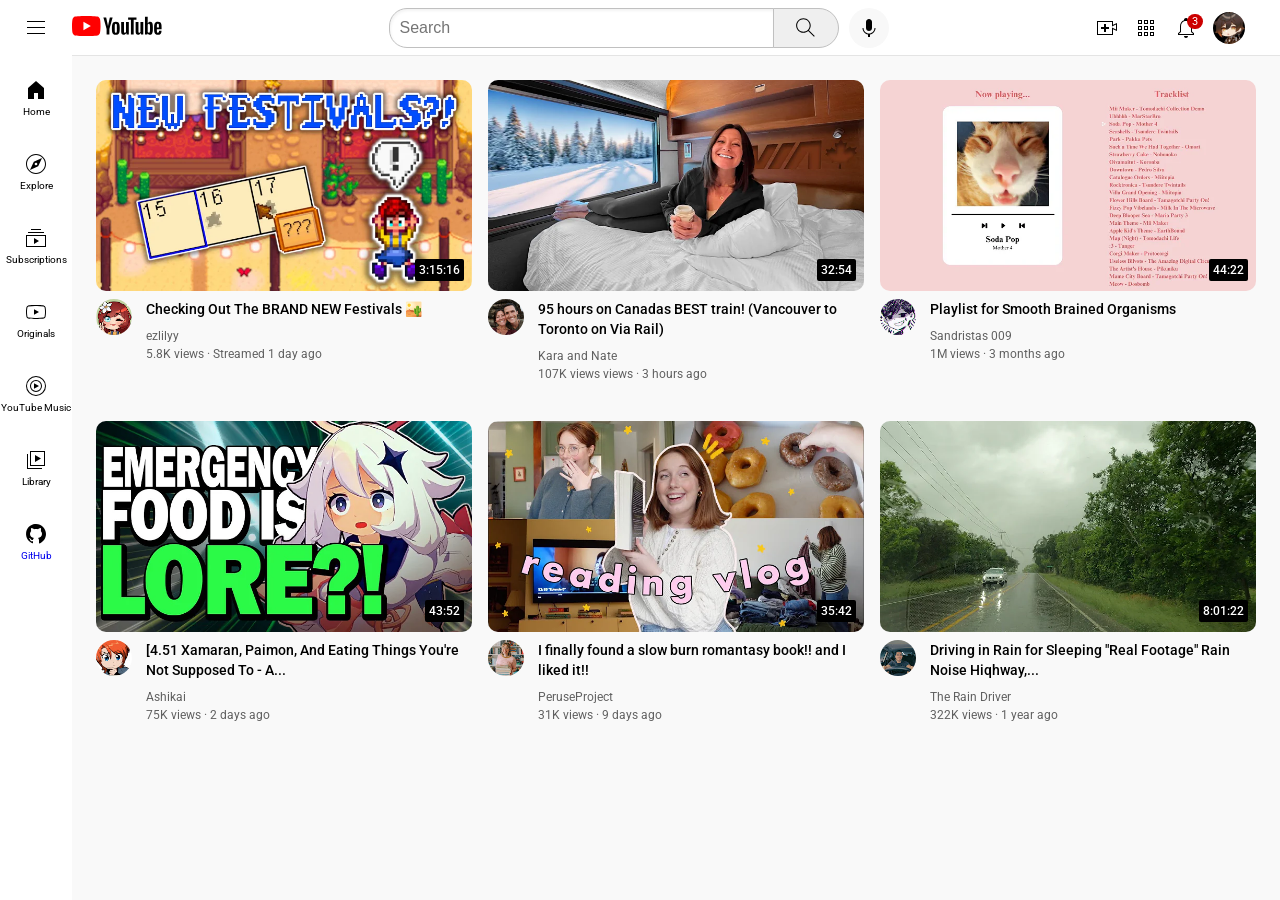
==== index.html @ 01695c08 "load script.js in index.html" ====
<!DOCTYPE html>
<html lang="en">
<head>
  <meta charset="UTF-8">
  <meta name="viewport" content="width=device-width, initial-scale=1.0">

  <!-- load icon -->
  <link rel="shortcut icon" type="x-icon" href="Images/icons/youtube-icon.svg">

  <!-- load styles -->
  <link rel="stylesheet" href="styles/general.css">
  <link rel="stylesheet" href="styles/header.css">
  <link rel="stylesheet" href="styles/video.css">
  <link rel="stylesheet" href="styles/sidebar.css">
  
  <!-- load fonts -->
  <link rel="preconnect" href="https://fonts.googleapis.com">
  <link rel="preconnect" href="https://fonts.gstatic.com" crossorigin>
  <link href="https://fonts.googleapis.com/css2?family=Roboto:wght@400;500;700&display=swap" rel="stylesheet">
  <title>YouTube Clone | by zeeneecodes</title>
</head>
<body>
  <header class="header">
    <div class="left-section">
      <img class="hamburger-menu" src="Images/icons/hamburger-menu.svg">
      <a href="https://www.youtube.com/" target="_blank"><img class="youtube-logo" src="Images/icons/youtube-logo.svg"></a>
    </div>
    <div class="middle-section">
      <input class="search-bar" type="text" placeholder="Search">
      <button class="search-button">
        <img class="search-icon" src="Images/icons/search.svg">
        <div class="tooltip">Search</div>
      </button>
      <button class="voice-search-button"><img class="voice-search-icon" src="Images/icons/voice-search-icon.svg">
        <div class="tooltip">Search with your voice</div>
      </button>
    </div>
    <div class="right-section">
      <div class="upload-icon-container">
        <img class="upload-icon" src="Images/icons/upload.svg">
        <div class="tooltip">Create</div>
      </div>
      <div class="youtube-apps-container">
        <img class="youtube-apps-icon" src="Images/icons/youtube-apps.svg">
        <div class="tooltip">YouTube Apps</div>
      </div>
      <div class="notifications-icon-container">
        <img class="notifications-icon" src="Images/icons/notifications.svg">
        <div class="notifications-count">3</div>
        <div class="tooltip">Notifications</div>
      </div>

      <img class="current-user-picture" src="Images/Channel Pictures/my-channel.jpg">
    </div>
  </header>

  <nav class="sidebar">
    <div class="sidebar-link">
      <img src="Images/icons/home.svg">
      <div>Home</div>
    </div>
    <div class="sidebar-link">
      <img src="Images/icons/explore.svg">
      <div>Explore</div>
    </div>
    <div class="sidebar-link">
      <img src="Images/icons/subscriptions.svg">
      <div>Subscriptions</div>
    </div>
    <div class="sidebar-link">
      <img src="Images/icons/originals.svg">
      <div>Originals</div>
    </div>
    <div class="sidebar-link">
      <img src="Images/icons/youtube-music.svg">
      <div>YouTube Music</div>
    </div>
    <div class="sidebar-link">
      <img src="Images/icons/library.svg">
      <div>Library</div>
    </div>
    <a href="https://github.com/zeeneecodes/youtube-clone" target="_blank">
      <div class="sidebar-link">
        <img src="Images/icons/github.svg">
        <div>GitHub</div>
      </div>
    </a>
  </nav>

  <main>
    <section class="video-grid">
      <div class="video-preview">
        <div class="thumbnail-row">
          <a href="https://www.youtube.com/watch?v=kZ0-eF9xY28"><img class="thumbnail" src="Images/thumbnails/thumbnail-1.webp"></a>
          <div class="video-time">3:15:16</div>
        </div>
        <div class="video-info-grid">
          <div class="channel-picture">
            <img class="profile-picture" src="Images/Channel Pictures/channel-1.jpeg" alt="">
          </div>
          <div class="video-info">
            <p class="video-title">Checking Out The BRAND NEW Festivals 🏜️</p>
            <a href="https://www.youtube.com/@ezlilyy"><p class="video-author">ezlilyy</p></a>
            <p class="video-stats">5.8K views &#183; Streamed 1 day ago</p>
          </div>
        </div>
      </div>
    
      <div class="video-preview">
        <div class="thumbnail-row">
          <a href="https://www.youtube.com/watch?v=G9Xh95FO0i4"><img class="thumbnail" src="Images/thumbnails/thumbnail-2.webp"></a>
          <div class="video-time">32:54</div>
        </div>
        <div class="video-info-grid">
          <div class="channel-picture">
            <img class="profile-picture" src="Images/Channel Pictures/channel-2.jpeg" alt="">
          </div>
          <div class="video-info">
            <p class="video-title">95 hours on Canadas BEST train! (Vancouver
              to Toronto on Via Rail)</p>
          <a href="https://www.youtube.com/@KaraandNate"><p class="video-author">Kara and Nate</p></a>
          <p class="video-stats">107K views views &#183; 3 hours ago</p>
          </div>
        </div>
      </div>
    
      <div class="video-preview">
        <div class="thumbnail-row">
          <a href="https://www.youtube.com/watch?v=1rd4P7uMvvQ"><img class="thumbnail" src="Images/thumbnails/thumbnail-3.webp"></a>
          <div class="video-time">44:22</div>
        </div>
        <div class="video-info-grid">
          <div class="channel-picture">
            <img class="profile-picture" src="Images/Channel Pictures/channel-3.jpeg" alt="">
          </div>
          <div class="video-info">
            <p class="video-title">Playlist for Smooth Brained Organisms</p>
            <a href="https://www.youtube.com/@sandristas009"><p class="video-author">Sandristas 009</p></a>
            <p class="video-stats">1M views &#183; 3 months ago</p>
          </div>
        </div>
      </div>
    
      <div class="video-preview">
        <div class="thumbnail-row">
          <a href="https://www.youtube.com/watch?v=YHCv8KFdL6M"><img class="thumbnail" src="Images/thumbnails/thumbnail-4.webp"></a>
          <div class="video-time">43:52</div>
        </div>
        <div class="video-info-grid">
          <div class="channel-picture">
            <img class="profile-picture" src="Images/Channel Pictures/channel-4.jpeg" alt="">
          </div>
          <div class="video-info">
            <p class="video-title">[4.51 Xamaran, Paimon, And Eating
              Things You're Not Supposed To - A...</p>
          <a href="https://www.youtube.com/@Ashikai"><p class="video-author">Ashikai</p></a>
          <p class="video-stats">75K views &#183; 2 days ago</p>
          </div>
        </div>
      </div>
    
      <div class="video-preview">
        <div class="thumbnail-row">
          <a href="https://i.ytimg.com/vi/GqMQLP6N25g/hq720.jpg?sqp=-oaymwEcCNAFEJQDSFXyq4qpAw4IARUAAIhCGAFwAcABBg==&rs=AOn4CLDqh9x3duqEKJCD2Yq5CL94058tMw"><img class="thumbnail" src="Images/thumbnails/thumbnail-5.webp"></a>
          <div class="video-time">35:42</div>
        </div>
        <div class="video-info-grid">
          <div class="channel-picture">
            <img class="profile-picture" src="Images/Channel Pictures/channel-5.jpeg" alt="">
          </div>
          <div class="video-info">
            <p class="video-title">I finally found a slow burn romantasy book!! and I liked it!!</p>
            <a href="https://www.youtube.com/@PeruseProject"><p class="video-author">PeruseProject</p></a>
            <p class="video-stats">31K views &#183; 9 days ago</p>
          </div>
        </div>
      </div>
    
      <div class="video-preview">
        <div class="thumbnail-row">
          <a href="https://www.youtube.com/watch?v=GV4TNIiJQQU"><img class="thumbnail" src="Images/thumbnails/thumbnail-6.webp"></a>
          <div class="video-time">8:01:22</div>
        </div>
        <div class="video-info-grid">
          <div class="channel-picture">
            <img class="profile-picture" src="Images/Channel Pictures/channel-6.jpeg" alt="">
          </div>
          <div class="video-info">
            <p class="video-title">Driving in Rain for Sleeping "Real Footage" Rain Noise Hiqhway,...</p>
          <a href="https://www.youtube.com/@TheRainDriver"><p class="video-author">The Rain Driver</p></a>
          <p class="video-stats">322K views &#183; 1 year ago</p>
          </div>
        </div>
      </div>
    </section>
  </main>


  <script src="scripts/script.js" type="module"></script>
</body>
</html>
---- styles/general.css ----
p {
  font-family: Roboto, Arial;
  margin-top: 0;
  margin-bottom: 0;
}

body {
  margin: 0;
  padding-top: 80px;
  padding-left: 96px;
  padding-right: 24px;
  background-color: rgb(249, 249, 249);
  font-family: Roboto, Arial;
  scroll-behavior: smooth;
}


a {
  text-decoration: none;
}

@media (max-width: 600px) {
  body {
    padding-left: 24px;
  }
}

@media (min-width: 1315.1px) {
  body {
    padding-left: 265px;
  }
}
---- styles/header.css ----
.header {
  height: 55px;
  display: flex;
  flex-direction: row;
  justify-content: space-between;
  position: fixed;
  top: 0;
  left: 0;
  right: 0;
  z-index: 100;
  background-color: white;
  border-bottom-width: 1px;
  border-bottom-style: solid;
  border-bottom-color: rgb(228,228,228);

}

.left-section {
  display: flex;
  align-items: center;
}

.hamburger-menu {
  height: 24px;
  margin-left: 24px;
  margin-right: 24px;
  cursor: pointer;
}

.youtube-logo {
  height: 20px;
  cursor: pointer;
}

.middle-section {
  flex: 1;
  margin-left: 70px;
  margin-right: 35px;
  max-width: 500px;
  display: flex;
  align-items: center;
}

.search-bar {
  flex: 1;
  height: 36px;
  padding-left: 10px;
  font-size: 16px;
  border: 1px solid rgb(192, 192, 192);
  border-top-left-radius: 18px;
  border-bottom-left-radius: 18px;
  box-shadow: inset 1px 2px 3px rgba(0,0,0,0.05);
  width: 0;
}

.search-bar::placeholder {
	font-size: 16px;
}

.search-bar:focus {
  outline: none;
}

.search-button,
.voice-search-button,
.upload-icon-container,
.youtube-apps-container,
.notifications-icon-container {
  position: relative;
  cursor: pointer;
  display: flex;
  justify-content: center;
  align-items: center;

}

.search-button {
  height: 40px;
  width: 66px;
  background-color: rgb(239, 239, 239);
  border: 1px solid  rgb(192, 192, 192);
  margin-left: -1px;
  margin-right: 10px;
  border-top-right-radius: 33px;
  border-bottom-right-radius: 33px;
}

.search-button .tooltip,
.voice-search-button .tooltip,
.upload-icon-container .tooltip,
.youtube-apps-container .tooltip,
.notifications-icon-container .tooltip{
  position: absolute;
  background-color: gray;
  color: white;
  padding: 4px 8px 4px 8px;
  border-radius: 2px;
  font-size: 12px;
  bottom: -30px;
  opacity: 0;
  transition: 0.15s;
  pointer-events: none;
  white-space: nowrap;
}

.search-button:hover .tooltip,
.voice-search-button:hover .tooltip,
.upload-icon-container:hover .tooltip,
.youtube-apps-container:hover .tooltip,
.notifications-icon-container:hover .tooltip {
  opacity: 1;
}

.search-icon {
  height: 25px;
}

.voice-search-button {
  height: 40px;
  width: 40px;
  background-color: rgb(248, 248, 248);
  border-radius: 20px;
  border: none;
}

.voice-search-icon {
  height: 24px;
}

.right-section {
  width: 180px ;
  margin-right: 20px;
  display: flex;
  align-items: center;
  justify-content:space-evenly;
  flex-shrink: 0;
}

.upload-icon {
  height: 24px;
}

.youtube-apps-icon {
  height: 24px;
}

.notifications-icon {
  height: 24px;
}

.notifications-icon-container {
  position: relative;
}

.notifications-count {
  position: absolute;
  top: -2px;
  right: -5px;
  background-color: red;
  color: white;
  font-size: 11px;
  padding: 1px 5px 1px 5px;
  border-radius: 10px;
  background-color: rgb(204, 0, 0);
}

.current-user-picture {
  height: 32px;
  border-radius: 16px;
  cursor: pointer;
}

@media (max-width: 600px) {
  .voice-search-button {
    height: 40px;
    width: 40px;
    border: none;
    background-color: transparent;
  }

  .middle-section {
    flex: 1;
    margin-left: 70px;
    margin-right: 0px;
    max-width: 500px;
    display: flex;
    align-items:center;
  }

  .search-bar {
    display: none;
    margin-right: 30px;
  }

  .search-button {
    border: none;
    background-color: transparent;
    margin-right: 0;
  }

  .search-icon {
    height: 25px;
    margin-left: 20px;
  }
  
}
---- styles/video.css ----
.thumbnail {
  width: 100%;
  display: block;
  border-radius: 10px;
}

.thumbnail-row {
  margin-bottom: 8px;
  position: relative;
}

.video-grid {
  display: grid;
  column-gap: 16px;
  row-gap: 40px;
}

.video-info-grid {
  display: grid;
  grid-template-columns: 50px 1fr;
}

.channel-picture {
  width: 50px;
  vertical-align: top;
}

.profile-picture {
  width: 36px;
  border-radius: 50%;
}

.video-title {
  margin-top: 0;
  font-size: 14px;
  font-weight: 500;
  line-height: 20px;
  margin-bottom: 10px;
}

.video-author,
.video-stats {
  font-size: 12px;
  color: rgb(96, 96, 96);
}

.video-author {
  margin-bottom: 4px;
}

.video-time {
  font-size: 12px;
  font-weight: 500;
  padding: 4px;
  border-radius: 2px;
  background-color: black;
  color: white;
  position: absolute;
  bottom: 10px;
  right: 8px;
}

@media (min-width: 600.1px) and (max-width: 1080px){
  .video-grid {
    grid-template-columns: 1fr 1fr;
  }

  .video-title {
    font-size: 14px;
  }
}

@media (min-width: 1080.1px) and (max-width: 1560px) {
  .video-grid {
    grid-template-columns: 1fr 1fr 1fr;
  }

  .video-title {
    font-size: 14px;
  }
}

@media (min-width: 1560.1px) and (max-width: 1750px) {
  .video-grid {
    grid-template-columns: 1fr 1fr 1fr 1fr;
  }

  .video-title {
    font-size: 16px;
    line-height: 24px;
  }
}

@media (min-width: 1750.1px) {
  .video-grid {
    grid-template-columns: 1fr 1fr 1fr 1fr 1fr;
  }

  .video-title {
    font-size: 16px;
    line-height: 24px;
  }
}
---- styles/sidebar.css ----
@media (max-width: 600px) {
  .sidebar{
    display: none;
  }
}

@media (max-width: 1315px) {
  .sidebar {
    position: fixed;
    left: 0;
    bottom: 0;
    top: 55px;
    background-color: white;
    width: 72px;
    z-index: 200;
    padding-top: 5px;
  }
  
  .sidebar-link {
    height: 74px;
    display: flex;
    align-items: center;
    justify-content: center;
    flex-direction: column;
    cursor: pointer;
  }
  
  .sidebar-link:hover {
    background-color: rgb(235, 235, 235);
  }
  
  .sidebar-link img {
    height: 24px;
    margin-bottom: 4px;
  }
  
  .sidebar-link div {
    font-family: Roboto,Arial;
    font-size: 10px;
  }
}

@media (min-width: 1315.1px) {
  .sidebar {
    position: fixed;
    left: 0;
    bottom: 0;
    top: 55px;
    background-color: white;
    width: 240px;
    z-index: 200;
    padding-top: 5px;
  }
  
  .sidebar-link {
    height: 40px;
    display: flex;
    flex-direction: row;
    align-items:center;
    cursor: pointer;
    margin-left: 15px;
    padding-left: 10px;
  }
  
  .sidebar-link:hover {
    background-color: rgb(235, 235, 235);
    width: 195px;
    border-radius: 10px;
  }
  
  .sidebar-link img {
    height: 24px;
    margin-bottom: 4px;
    margin-right: 20px;
  }
  
  .sidebar-link div {
    font-family: Roboto,Arial;
    font-size: 14px;
  }
}
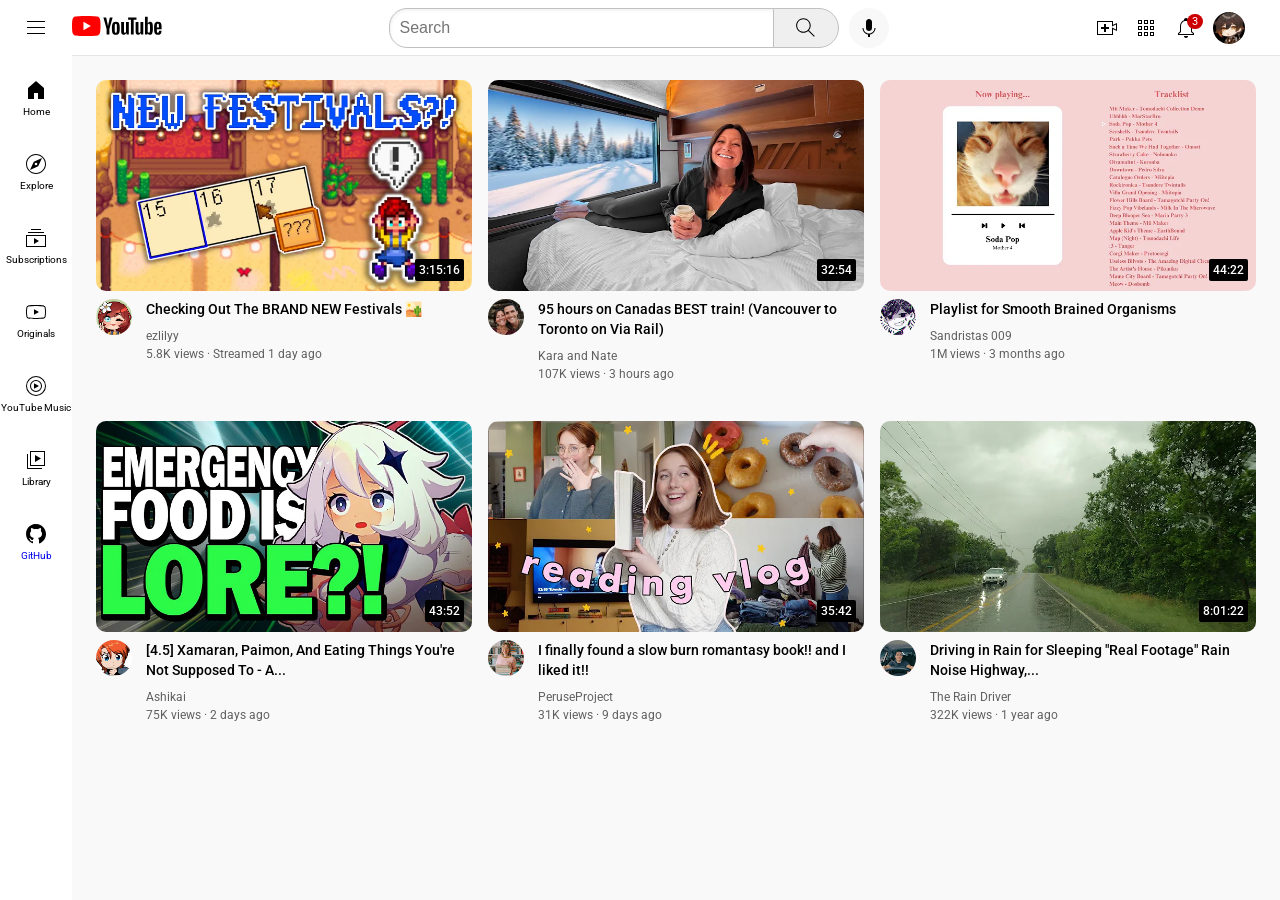
==== commit ac242786: "generate video html using javascript" ====
--- a/index.html
+++ b/index.html
@@ -88,111 +88,7 @@
   </nav>
 
   <main>
-    <section class="video-grid">
-      <div class="video-preview">
-        <div class="thumbnail-row">
-          <a href="https://www.youtube.com/watch?v=kZ0-eF9xY28"><img class="thumbnail" src="Images/thumbnails/thumbnail-1.webp"></a>
-          <div class="video-time">3:15:16</div>
-        </div>
-        <div class="video-info-grid">
-          <div class="channel-picture">
-            <img class="profile-picture" src="Images/Channel Pictures/channel-1.jpeg" alt="">
-          </div>
-          <div class="video-info">
-            <p class="video-title">Checking Out The BRAND NEW Festivals 🏜️</p>
-            <a href="https://www.youtube.com/@ezlilyy"><p class="video-author">ezlilyy</p></a>
-            <p class="video-stats">5.8K views &#183; Streamed 1 day ago</p>
-          </div>
-        </div>
-      </div>
-    
-      <div class="video-preview">
-        <div class="thumbnail-row">
-          <a href="https://www.youtube.com/watch?v=G9Xh95FO0i4"><img class="thumbnail" src="Images/thumbnails/thumbnail-2.webp"></a>
-          <div class="video-time">32:54</div>
-        </div>
-        <div class="video-info-grid">
-          <div class="channel-picture">
-            <img class="profile-picture" src="Images/Channel Pictures/channel-2.jpeg" alt="">
-          </div>
-          <div class="video-info">
-            <p class="video-title">95 hours on Canadas BEST train! (Vancouver
-              to Toronto on Via Rail)</p>
-          <a href="https://www.youtube.com/@KaraandNate"><p class="video-author">Kara and Nate</p></a>
-          <p class="video-stats">107K views views &#183; 3 hours ago</p>
-          </div>
-        </div>
-      </div>
-    
-      <div class="video-preview">
-        <div class="thumbnail-row">
-          <a href="https://www.youtube.com/watch?v=1rd4P7uMvvQ"><img class="thumbnail" src="Images/thumbnails/thumbnail-3.webp"></a>
-          <div class="video-time">44:22</div>
-        </div>
-        <div class="video-info-grid">
-          <div class="channel-picture">
-            <img class="profile-picture" src="Images/Channel Pictures/channel-3.jpeg" alt="">
-          </div>
-          <div class="video-info">
-            <p class="video-title">Playlist for Smooth Brained Organisms</p>
-            <a href="https://www.youtube.com/@sandristas009"><p class="video-author">Sandristas 009</p></a>
-            <p class="video-stats">1M views &#183; 3 months ago</p>
-          </div>
-        </div>
-      </div>
-    
-      <div class="video-preview">
-        <div class="thumbnail-row">
-          <a href="https://www.youtube.com/watch?v=YHCv8KFdL6M"><img class="thumbnail" src="Images/thumbnails/thumbnail-4.webp"></a>
-          <div class="video-time">43:52</div>
-        </div>
-        <div class="video-info-grid">
-          <div class="channel-picture">
-            <img class="profile-picture" src="Images/Channel Pictures/channel-4.jpeg" alt="">
-          </div>
-          <div class="video-info">
-            <p class="video-title">[4.51 Xamaran, Paimon, And Eating
-              Things You're Not Supposed To - A...</p>
-          <a href="https://www.youtube.com/@Ashikai"><p class="video-author">Ashikai</p></a>
-          <p class="video-stats">75K views &#183; 2 days ago</p>
-          </div>
-        </div>
-      </div>
-    
-      <div class="video-preview">
-        <div class="thumbnail-row">
-          <a href="https://i.ytimg.com/vi/GqMQLP6N25g/hq720.jpg?sqp=-oaymwEcCNAFEJQDSFXyq4qpAw4IARUAAIhCGAFwAcABBg==&rs=AOn4CLDqh9x3duqEKJCD2Yq5CL94058tMw"><img class="thumbnail" src="Images/thumbnails/thumbnail-5.webp"></a>
-          <div class="video-time">35:42</div>
-        </div>
-        <div class="video-info-grid">
-          <div class="channel-picture">
-            <img class="profile-picture" src="Images/Channel Pictures/channel-5.jpeg" alt="">
-          </div>
-          <div class="video-info">
-            <p class="video-title">I finally found a slow burn romantasy book!! and I liked it!!</p>
-            <a href="https://www.youtube.com/@PeruseProject"><p class="video-author">PeruseProject</p></a>
-            <p class="video-stats">31K views &#183; 9 days ago</p>
-          </div>
-        </div>
-      </div>
-    
-      <div class="video-preview">
-        <div class="thumbnail-row">
-          <a href="https://www.youtube.com/watch?v=GV4TNIiJQQU"><img class="thumbnail" src="Images/thumbnails/thumbnail-6.webp"></a>
-          <div class="video-time">8:01:22</div>
-        </div>
-        <div class="video-info-grid">
-          <div class="channel-picture">
-            <img class="profile-picture" src="Images/Channel Pictures/channel-6.jpeg" alt="">
-          </div>
-          <div class="video-info">
-            <p class="video-title">Driving in Rain for Sleeping "Real Footage" Rain Noise Hiqhway,...</p>
-          <a href="https://www.youtube.com/@TheRainDriver"><p class="video-author">The Rain Driver</p></a>
-          <p class="video-stats">322K views &#183; 1 year ago</p>
-          </div>
-        </div>
-      </div>
-    </section>
+    <section class="video-grid"></section>
   </main>
 
 
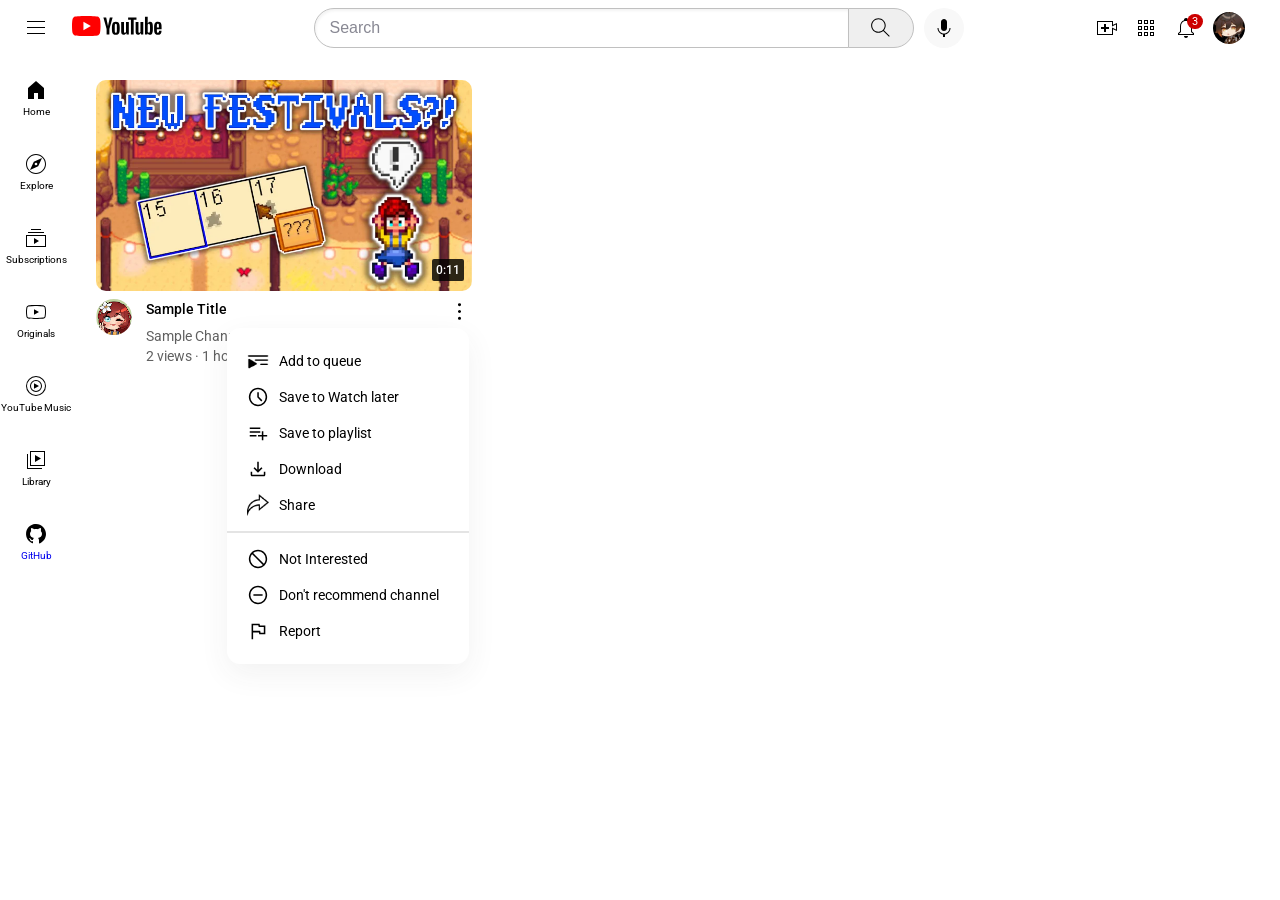
==== commit 12a9a190: "add a "show more" option on every video container" ====
--- a/index.html
+++ b/index.html
@@ -88,7 +88,81 @@
   </nav>
 
   <main>
-    <section class="video-grid"></section>
+    <section class="video-grid">
+      <div class="video-preview">
+        <div class="thumbnail-row">
+          <img class="thumbnail" src="Images/thumbnails/thumbnail-1.webp">
+          <div class="video-time">0:11</div>
+          <div class="tool-watch-later">
+            <img src="Images/icons/watch-later.png" class="tool-icon">
+            Watch Later
+          </div>
+          <div class="tool-queue">
+            <img src="Images/icons/add-to-queue.png" class="tool-icon">
+            Add to queue
+          </div>
+        </div>
+        <div class="video-info-grid">
+          <div class="channel-picture">
+            <img class="profile-picture" src="Images/Channel Pictures/channel-1.jpeg">
+          </div>
+          <div class="video-info">
+            <div class="video-title-container">
+              <p class="video-title">Sample Title</p>
+              <div class="more-container">
+                <img class="more" src="Images/icons/more.svg">
+                <div class="show-more-option-container">
+                  <div class="show-more-option">
+                    <img src="Images/icons/add-to-queue-black.png">
+                    <div>Add to queue</div>
+                  </div>
+                  <div class="show-more-option">
+                    <img src="Images/icons/watch-later.svg">
+                    <div>Save to Watch later</div>
+                  </div>
+                  <div class="show-more-option">
+                    <img src="Images/icons/add-to-playlist-black.svg">
+                    <div>Save to playlist</div>
+                  </div>
+                  <div class="show-more-option">
+                    <img src="Images/icons/download.svg">
+                    <div>Download</div>
+                  </div>
+                  <div class="show-more-option">
+                    <img src="Images/icons/share.png">
+                    <div>Share</div>
+                  </div>
+                  <hr>
+                  <div class="show-more-option">
+                    <img src="Images/icons/not-interested.svg">
+                    <div>Not Interested</div>
+                  </div>
+                  <div class="show-more-option">
+                    <img src="Images/icons/do-not-recommend.svg">
+                    <div>Don't recommend channel</div>
+                  </div>
+                  <div class="show-more-option">
+                    <img src="Images/icons/report.svg">
+                    <div>Report</div>
+                  </div>
+                </div>
+              </div>
+            </div>
+            <div class="channel-details-container">
+              <div class="channel-name-container">
+                <a href=""><p class="video-author">Sample Channel</p></a>
+                <div class="tooltip2">Sample Channel</div>
+              </div>
+              <div class="verified-container">
+                <img class="verified" src="Images/icons/verified.svg" data-channel-verification="Yes">
+                <div class="tooltip2-v">Verified</div>
+              </div>
+            </div>
+            <p class="video-stats">2 views &#183; 1 hour ago</p>
+          </div>
+        </div>
+    </div>
+    </section>
   </main>
 
 
--- a/styles/general.css
+++ b/styles/general.css
@@ -6,12 +6,11 @@
 
 body {
   margin: 0;
-  padding-top: 80px;
-  padding-left: 96px;
-  padding-right: 24px;
-  background-color: rgb(249, 249, 249);
+  margin-bottom: 20px;
+  padding: 80px 24px 0 96px;
   font-family: Roboto, Arial;
   scroll-behavior: smooth;
+  background-color: white;
 }
 
 
--- a/styles/header.css
+++ b/styles/header.css
@@ -8,10 +8,7 @@
   left: 0;
   right: 0;
   z-index: 100;
-  background-color: white;
-  border-bottom-width: 1px;
-  border-bottom-style: solid;
-  border-bottom-color: rgb(228,228,228);
+  background-color: inherit;
 
 }
 
@@ -36,7 +33,7 @@
   flex: 1;
   margin-left: 70px;
   margin-right: 35px;
-  max-width: 500px;
+  max-width: 650px;
   display: flex;
   align-items: center;
 }
@@ -44,17 +41,18 @@
 .search-bar {
   flex: 1;
   height: 36px;
-  padding-left: 10px;
+  padding-left: 15px;
   font-size: 16px;
   border: 1px solid rgb(192, 192, 192);
-  border-top-left-radius: 18px;
-  border-bottom-left-radius: 18px;
+  border-top-left-radius: 20px;
+  border-bottom-left-radius: 20px;
   box-shadow: inset 1px 2px 3px rgba(0,0,0,0.05);
   width: 0;
 }
 
 .search-bar::placeholder {
 	font-size: 16px;
+  color: rgb(136, 136, 147);
 }
 
 .search-bar:focus {
@@ -91,11 +89,11 @@
 .youtube-apps-container .tooltip,
 .notifications-icon-container .tooltip{
   position: absolute;
-  background-color: gray;
+  background-color: rgba(115, 115, 115, 0.959);
   color: white;
-  padding: 4px 8px 4px 8px;
+  padding: 8px 5px 8px 5px;
   border-radius: 2px;
-  font-size: 12px;
+  font-size: 11px;
   bottom: -30px;
   opacity: 0;
   transition: 0.15s;
--- a/styles/video.css
+++ b/styles/video.css
@@ -9,6 +9,70 @@
   position: relative;
 }
 
+
+/* --------------------------------------- */
+/* styles for watch-later and add-to-queue */
+/* --------------------------------------- */
+
+.tool-watch-later,
+.tool-queue {
+  position: absolute;
+  background-color: rgba(0, 0, 0, 0.822);
+  overflow: hidden;
+  display: flex;
+  display: none;
+  align-items: center;
+  cursor: pointer;
+  
+  color: white;
+  font-weight: 500;
+  font-size: 12px;
+  white-space: nowrap;
+  
+  padding: 2px;
+  height: 20px;
+  width: 20px;
+  border-radius: 3px; 
+  
+  transform-origin: left;
+  transition: width 0.20s;
+  transition-timing-function: ease-in-out;
+}
+
+.tool-watch-later {
+  top: 10px;
+  left: 10px;
+}
+
+.tool-queue {
+  top: 38px;
+  left: 10px;
+}
+
+.tool-icon {
+  height: 95%;
+  margin-right: 5px;
+}
+
+.tool-watch-later:hover,
+.tool-queue:hover {
+  width: 98px;
+}
+
+.video-preview {
+  transition: display 0.15s;
+}
+
+.video-preview:hover .tool-watch-later,
+.video-preview:hover .tool-queue  {
+  display: inline-flex;
+}
+
+
+/* ------------------------------------------------------------- */
+/* styles for video title, channel pic, and all the addtn'l info */
+/* ------------------------------------------------------------- */
+
 .video-grid {
   display: grid;
   column-gap: 16px;
@@ -30,22 +94,127 @@
   border-radius: 50%;
 }
 
+.video-title-container {
+  display: flex;
+  justify-content: space-between;
+}
+
+.more-container {
+  position: relative;
+}
+
+.more {
+  height: 25px;
+}
+
+.show-more-option-container {
+  position: absolute;
+  background-color: white;
+  z-index: 5;
+  left: -220px;
+  padding: 15px 0 15px 0;
+  border-radius: 13px;
+  box-shadow: 0px 10px 30px rgba(65, 65, 65, 0.068);
+  cursor: pointer;
+}
+
+.show-more-option {
+  display: flex;
+  justify-content: start;
+  align-items: center;
+  padding: 7px 30px 7px 20px;
+}
+
+.show-more-option:hover {
+  background-color: rgb(229, 229, 229);
+}
+
+.show-more-option img {
+  height: 22px;
+  margin-right: 10px;
+}
+
+.show-more-option div {
+  font-size: 14px;
+  white-space: nowrap;
+}
+
+.show-more-option-container hr {
+  border: 1px solid rgb(228, 228, 228);
+}
+
 .video-title {
   margin-top: 0;
-  font-size: 14px;
+  font-size: 16px;
   font-weight: 500;
   line-height: 20px;
-  margin-bottom: 10px;
+  margin-bottom: 8px;
+}
+
+.channel-details-container {
+  display: flex;
+  align-items: start;
+}
+
+.verified-container,
+.channel-name-container {
+  position: relative;
+}
+
+.tooltip2,
+.tooltip2-v  {
+  position: absolute;
+  background-color: rgba(115, 115, 115, 0.959);
+  color: white;
+  padding: 8px 5px 8px 5px;
+  border-radius: 2px;
+  font-size: 11px;
+  opacity: 0;
+  transition: opacity 0.15s;
+  pointer-events: none;
+  white-space: nowrap;
+}
+
+.tooltip2 {
+  bottom: 33px;
+  left: -1px;
+}
+
+.tooltip2-v {
+  bottom: 31px;
+  left: -15px;
+}
+
+.verified-container:hover .tooltip2-v,
+.channel-name-container:hover .tooltip2 {
+  opacity: 1;
+}
+
+.verified {
+  height: 13px;
+  width: 12px;
+  margin-top: 1px;
+  margin-left: 6px;
+  cursor: pointer;
+  display: none;
+}
+
+.is-verified {
+  display: inline-flex;
 }
 
 .video-author,
 .video-stats {
-  font-size: 12px;
+  font-size: 14px;
   color: rgb(96, 96, 96);
 }
 
 .video-author {
   margin-bottom: 4px;
+}
+
+.video-author:hover {
+  color: rgb(66, 66, 66);
 }
 
 .video-time {
@@ -53,13 +222,17 @@
   font-weight: 500;
   padding: 4px;
   border-radius: 2px;
-  background-color: black;
+  background-color: rgba(0, 0, 0, 0.822);
   color: white;
   position: absolute;
   bottom: 10px;
   right: 8px;
 }
 
+
+/* ------------------------------ */
+/* styles for page responsiveness */
+/* ------------------------------ */
 @media (min-width: 600.1px) and (max-width: 1080px){
   .video-grid {
     grid-template-columns: 1fr 1fr;
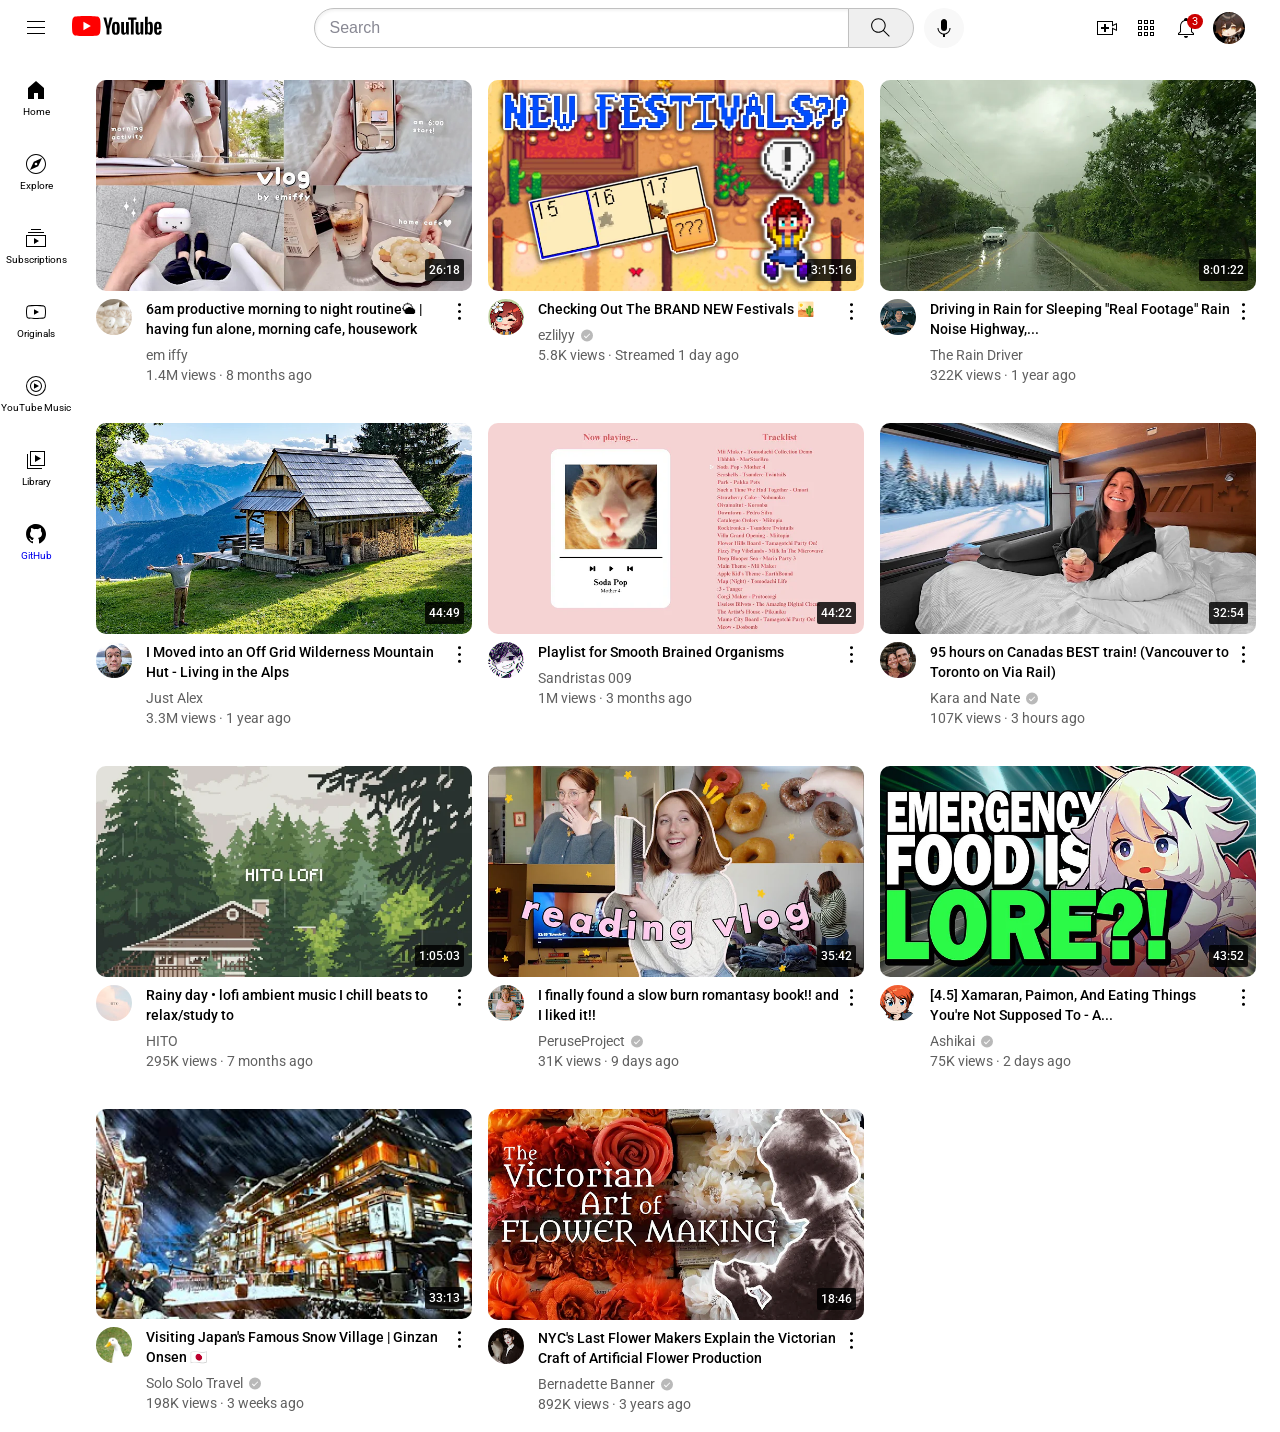
==== commit 26c948bc: "make show more button interactable" ====
--- a/index.html
+++ b/index.html
@@ -88,81 +88,7 @@
   </nav>
 
   <main>
-    <section class="video-grid">
-      <div class="video-preview">
-        <div class="thumbnail-row">
-          <img class="thumbnail" src="Images/thumbnails/thumbnail-1.webp">
-          <div class="video-time">0:11</div>
-          <div class="tool-watch-later">
-            <img src="Images/icons/watch-later.png" class="tool-icon">
-            Watch Later
-          </div>
-          <div class="tool-queue">
-            <img src="Images/icons/add-to-queue.png" class="tool-icon">
-            Add to queue
-          </div>
-        </div>
-        <div class="video-info-grid">
-          <div class="channel-picture">
-            <img class="profile-picture" src="Images/Channel Pictures/channel-1.jpeg">
-          </div>
-          <div class="video-info">
-            <div class="video-title-container">
-              <p class="video-title">Sample Title</p>
-              <div class="more-container">
-                <img class="more" src="Images/icons/more.svg">
-                <div class="show-more-option-container">
-                  <div class="show-more-option">
-                    <img src="Images/icons/add-to-queue-black.png">
-                    <div>Add to queue</div>
-                  </div>
-                  <div class="show-more-option">
-                    <img src="Images/icons/watch-later.svg">
-                    <div>Save to Watch later</div>
-                  </div>
-                  <div class="show-more-option">
-                    <img src="Images/icons/add-to-playlist-black.svg">
-                    <div>Save to playlist</div>
-                  </div>
-                  <div class="show-more-option">
-                    <img src="Images/icons/download.svg">
-                    <div>Download</div>
-                  </div>
-                  <div class="show-more-option">
-                    <img src="Images/icons/share.png">
-                    <div>Share</div>
-                  </div>
-                  <hr>
-                  <div class="show-more-option">
-                    <img src="Images/icons/not-interested.svg">
-                    <div>Not Interested</div>
-                  </div>
-                  <div class="show-more-option">
-                    <img src="Images/icons/do-not-recommend.svg">
-                    <div>Don't recommend channel</div>
-                  </div>
-                  <div class="show-more-option">
-                    <img src="Images/icons/report.svg">
-                    <div>Report</div>
-                  </div>
-                </div>
-              </div>
-            </div>
-            <div class="channel-details-container">
-              <div class="channel-name-container">
-                <a href=""><p class="video-author">Sample Channel</p></a>
-                <div class="tooltip2">Sample Channel</div>
-              </div>
-              <div class="verified-container">
-                <img class="verified" src="Images/icons/verified.svg" data-channel-verification="Yes">
-                <div class="tooltip2-v">Verified</div>
-              </div>
-            </div>
-            <p class="video-stats">2 views &#183; 1 hour ago</p>
-          </div>
-        </div>
-    </div>
-    </section>
+    <section class="video-grid"></section>
   </main>
 
 
--- a/styles/video.css
+++ b/styles/video.css
@@ -101,21 +101,29 @@
 
 .more-container {
   position: relative;
+  display: flex;
 }
 
 .more {
   height: 25px;
+  cursor: pointer;
 }
 
 .show-more-option-container {
+  display: none;
   position: absolute;
   background-color: white;
   z-index: 5;
+  top: 35px;
   left: -220px;
   padding: 15px 0 15px 0;
   border-radius: 13px;
   box-shadow: 0px 10px 30px rgba(65, 65, 65, 0.068);
   cursor: pointer;
+}
+
+.show-more-active {
+  display: block;
 }
 
 .show-more-option {
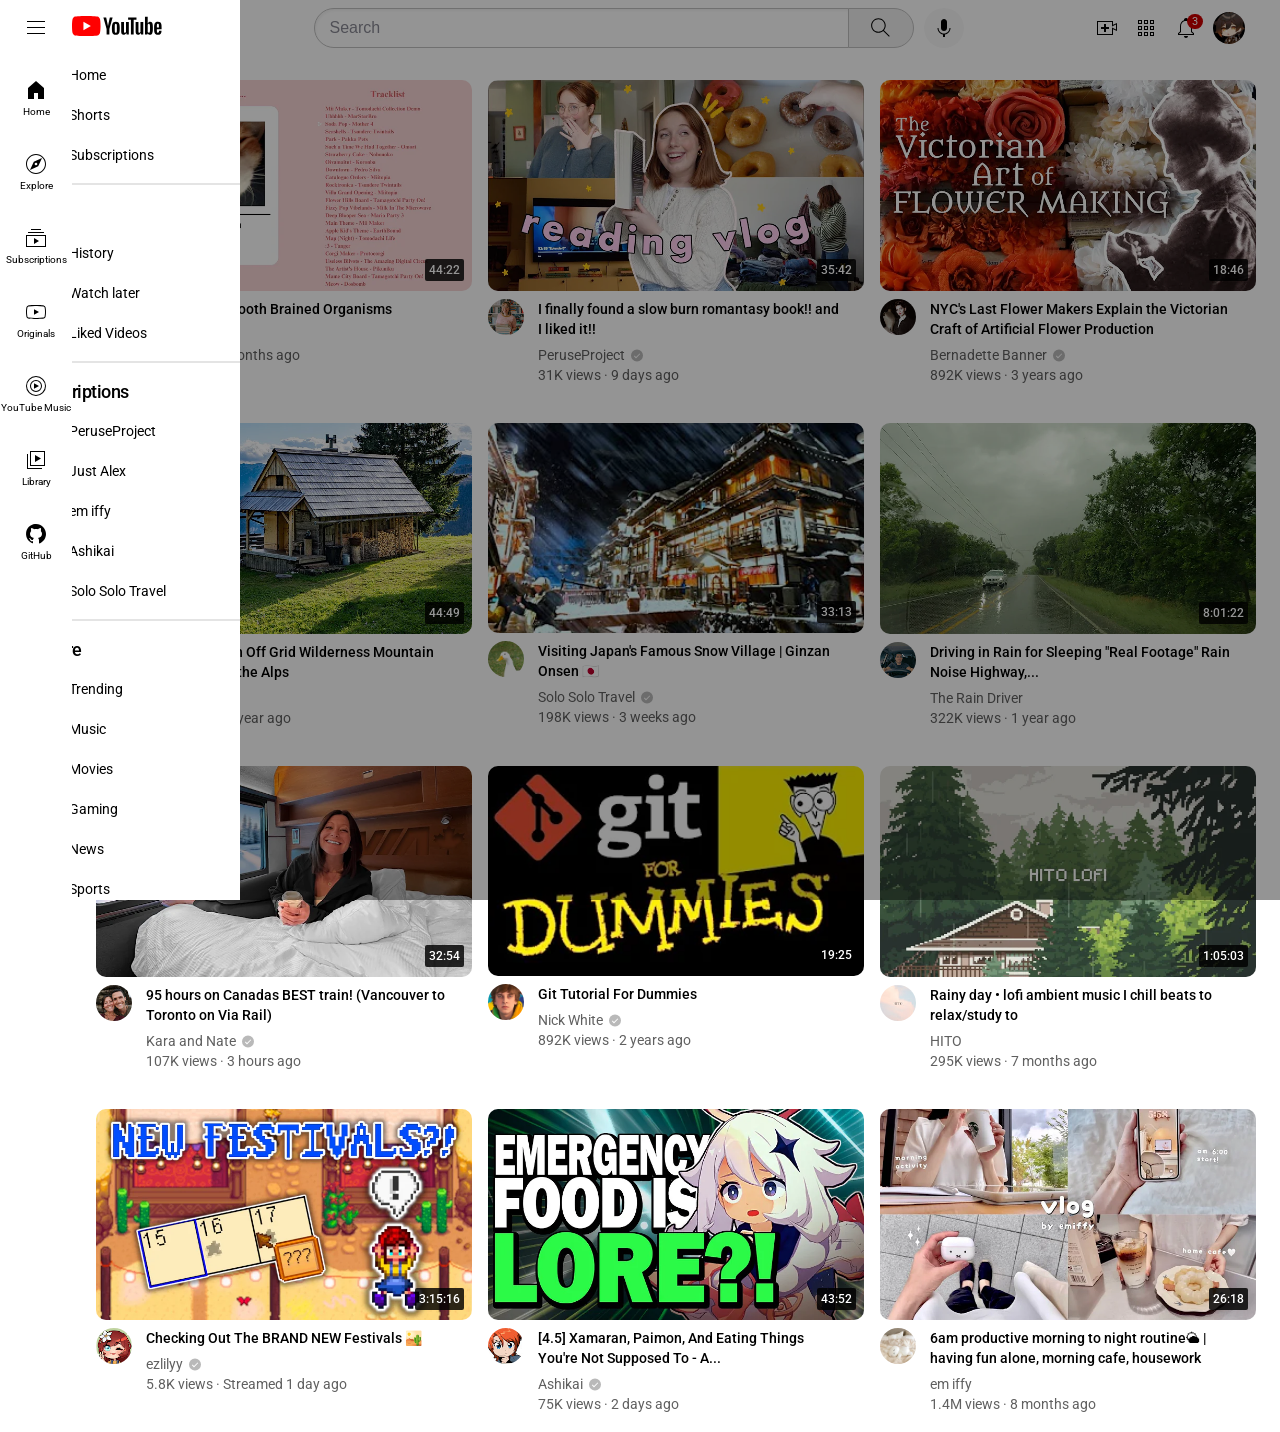
==== commit 695ebf5f: "add a hamburger menu and randomly load 5 channels on the subscriptions section" ====
--- a/index.html
+++ b/index.html
@@ -10,6 +10,7 @@
   <!-- load styles -->
   <link rel="stylesheet" href="styles/general.css">
   <link rel="stylesheet" href="styles/header.css">
+  <link rel="stylesheet" href="styles/hamburger.css">
   <link rel="stylesheet" href="styles/video.css">
   <link rel="stylesheet" href="styles/sidebar.css">
   
@@ -54,6 +55,95 @@
     </div>
   </header>
 
+  <nav class="hamburger-container">
+    <div class="hamburger-background"></div>
+    <div class="hamburger">
+      <div class="hamburger-top-section">
+        <img class="hamburger-menu" src="Images/icons/hamburger-menu.svg">
+        <a href="https://www.youtube.com/" target="_blank"><img class="youtube-logo" src="Images/icons/youtube-logo.svg"></a>
+      </div>
+      <div class="hamburger-bottom-section">
+        <div class="hamburger-link">
+          <img class="hamburger-icon" src="Images/icons/home.svg">
+          <div>Home</div>
+        </div>
+        <div class="hamburger-link">
+          <img class="hamburger-icon" src="Images/icons/youtube-shorts.svg">
+          <div>Shorts</div>
+        </div>
+        <div class="hamburger-link">
+          <img class="hamburger-icon" src="Images/icons/subscriptions.svg">
+          <div>Subscriptions</div>
+        </div>
+        <hr>
+        <div class="hamburger-section-title">You</div>
+        <div class="hamburger-link">
+          <img class="hamburger-icon" src="Images/icons/history.svg">
+          <div>History</div>
+        </div>
+        <div class="hamburger-link">
+          <img class="hamburger-icon" src="Images/icons/watch-later.svg">
+          <div>Watch later</div>
+        </div>
+        <div class="hamburger-link">
+          <img class="hamburger-icon" src="Images/icons/liked-videos.svg">
+          <div>Liked Videos</div>
+        </div>
+        <hr>
+        <div class="hamburger-section-title">Subscriptions</div>
+        <div class="subscriptions-container"></div>
+        <hr>
+        <div class="hamburger-section-title">Explore</div>
+        <div class="hamburger-link">
+          <img class="hamburger-icon" src="Images/icons/trending.svg">
+          <div>Trending</div>
+        </div>
+        <div class="hamburger-link">
+          <img class="hamburger-icon" src="Images/icons/music.svg">
+          <div>Music</div>
+        </div>
+        <div class="hamburger-link">
+          <img class="hamburger-icon" src="Images/icons/movies.svg">
+          <div>Movies</div>
+        </div>
+        <div class="hamburger-link">
+          <img class="hamburger-icon" src="Images/icons/gaming.svg">
+          <div>Gaming</div>
+        </div>
+        <div class="hamburger-link">
+          <img class="hamburger-icon" src="Images/icons/news.svg">
+          <div>News</div>
+        </div>
+        <div class="hamburger-link">
+          <img class="hamburger-icon" src="Images/icons/sports.svg">
+          <div>Sports</div>
+        </div>
+        <div class="hamburger-link">
+          <img class="hamburger-icon" src="Images/icons/fashion-beauty.svg">
+          <div>Fashion & Beauty</div>
+        </div>
+        <hr>
+        <div class="hamburger-section-title">More from YouTube</div>
+        <div class="hamburger-link">
+          <img class="hamburger-icon" src="Images/icons/settings.svg">
+          <div>Settings</div>
+        </div>
+        <div class="hamburger-link">
+          <img class="hamburger-icon" src="Images/icons/report.svg">
+          <div>Report History</div>
+        </div>
+        <div class="hamburger-link">
+          <img class="hamburger-icon" src="Images/icons/help.svg">
+          <div>Help</div>
+        </div>
+        <div class="hamburger-link">
+          <img class="hamburger-icon" src="Images/icons/send-feedback.svg">
+          <div>Send feedback</div>
+        </div>
+      </div>
+    </div>
+  </nav>
+
   <nav class="sidebar">
     <div class="sidebar-link">
       <img src="Images/icons/home.svg">
--- a/styles/general.css
+++ b/styles/general.css
@@ -16,6 +16,11 @@
 
 a {
   text-decoration: none;
+  color: black;
+}
+
+a:visited {
+  color: black;
 }
 
 @media (max-width: 600px) {
--- a/styles/hamburger.css
+++ b/styles/hamburger.css
@@ -0,0 +1,82 @@
+.hamburger-background {
+  position: fixed;
+  background-color: rgba(0, 0, 0, 0.418);
+  z-index: 150;
+  top: 0;
+  bottom: 0;
+  right: 0;
+  left: 0;
+}
+
+.hamburger{
+  position: fixed;
+  top: 0;
+  left: 0;
+  bottom: 0;
+  width: 240px;
+  background-color: white;
+  z-index: 160;
+  overflow: auto;
+  padding-bottom: 10px;
+}
+
+.hamburger::-webkit-scrollbar {
+  display: none;
+}
+
+.hamburger-top-section {
+  display: flex;
+  height: 55px;
+  width: 240px;
+  align-items: center;
+  position: fixed;
+  background-color: white;
+}
+
+.hamburger-bottom-section {
+  margin-top: 55px;
+}
+
+
+.hamburger-link,
+.hamburger-section-title {
+  height: 40px;
+  display: flex;
+  flex-direction: row;
+  align-items:center;
+  cursor: pointer;
+  margin-left: 15px;
+  padding-left: 10px;
+}
+
+.hamburger-section-title {
+  font-size: 18px;
+  font-weight: 500;
+  letter-spacing: -0.5px;
+}
+
+.hamburger-icon,
+.hamburger-subscription-pic {
+  height: 24px;
+  margin-bottom: 4px;
+  margin-right: 20px;
+}
+
+.hamburger-link div {
+  font-family: Roboto,Arial;
+  font-size: 14px;
+}
+
+.hamburger-link:hover {
+  background-color: rgb(235, 235, 235);
+  width: 195px;
+  border-radius: 10px;
+}
+
+.hamburger-bottom-section hr {
+  border: 1px solid rgb(228, 228, 228);
+}
+
+.hamburger-subscription-pic {
+  border-radius: 12px;
+}
--- a/styles/video.css
+++ b/styles/video.css
@@ -64,7 +64,7 @@
 }
 
 .video-preview:hover .tool-watch-later,
-.video-preview:hover .tool-queue  {
+.video-preview:hover .tool-queue {
   display: inline-flex;
 }
 
@@ -105,8 +105,13 @@
 }
 
 .more {
+  opacity: 0;
   height: 25px;
   cursor: pointer;
+}
+
+.video-preview:hover .more {
+  opacity: 1;
 }
 
 .show-more-option-container {
--- a/styles/sidebar.css
+++ b/styles/sidebar.css
@@ -48,7 +48,7 @@
     top: 55px;
     background-color: white;
     width: 240px;
-    z-index: 200;
+    z-index: 120;
     padding-top: 5px;
   }
   
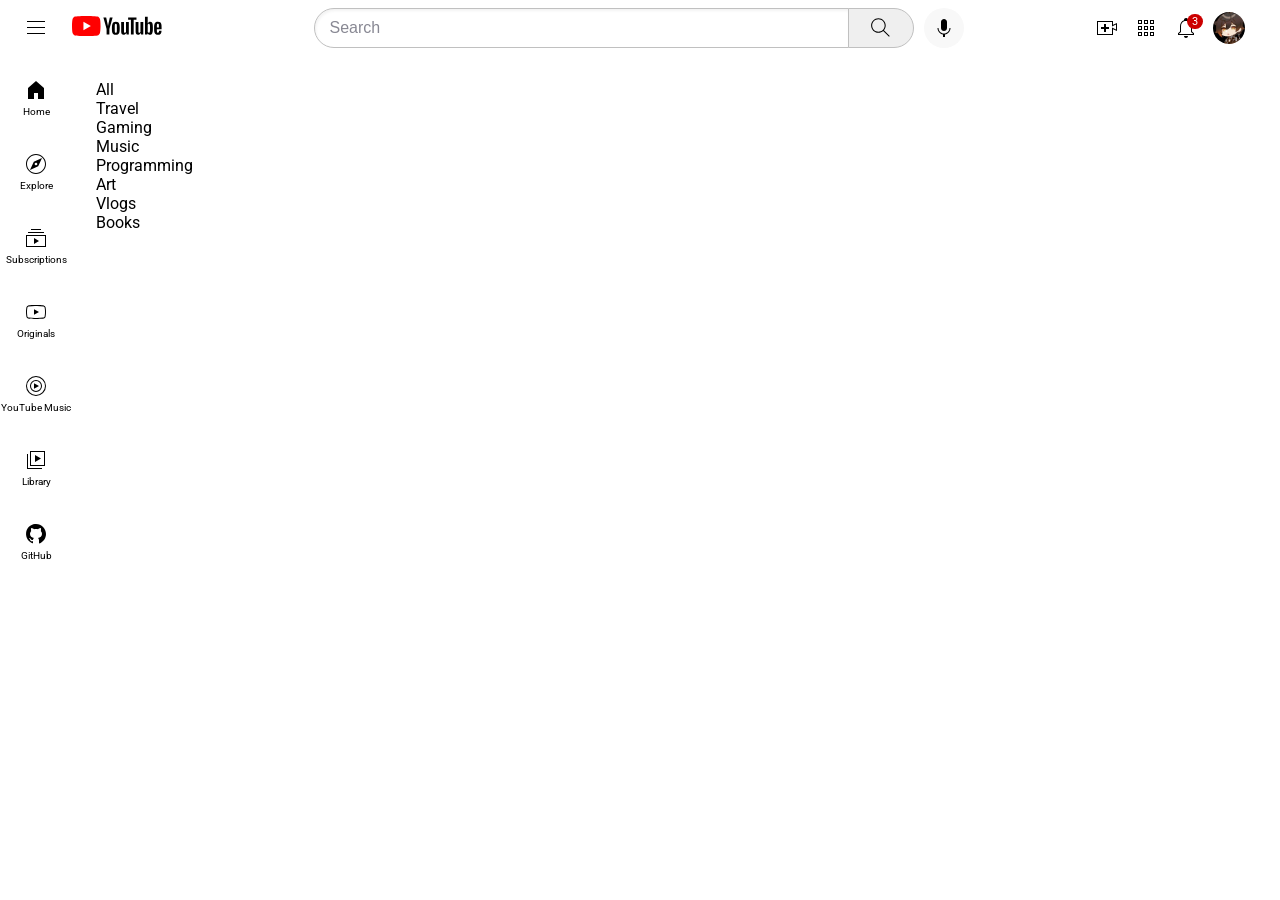
==== commit 6274fe13: "add a sort by topic section and make it interactive" ====
--- a/index.html
+++ b/index.html
@@ -178,7 +178,35 @@
   </nav>
 
   <main>
-    <section class="video-grid"></section>
+    <section class="topic-container">
+      <div class="topic" data-topic="all">All</div>
+      <div class="topic" data-topic="travel">Travel</div>
+      <div class="topic" data-topic="gaming">Gaming</div>
+      <div class="topic" data-topic="music">Music</div>
+      <div class="topic" data-topic="programming">Programming</div>
+      <div class="topic" data-topic="art">Art</div>
+      <div class="topic" data-topic="vlogs">Vlogs</div>
+      <div class="topic" data-topic="books">Books</div>
+    </section>
+    <section class="video-grid">
+      <!-- <div class="youtube-shorts-container">
+        <div class="shorts-preview">
+          <img src="Images/thumbnails/yt-short-1.webp">
+          <div class="video-title">Pikachu | HTML CSS JavaScript</div>
+          <div class="video-stats">234K views</div>
+        </div>
+        <div class="shorts-preview">
+          <img src="Images/thumbnails/yt-short-1.webp">
+          <div class="video-title">Pikachu | HTML CSS JavaScript</div>
+          <div class="video-stats">234K views</div>
+        </div>
+        <div class="shorts-preview">
+          <img src="Images/thumbnails/yt-short-1.webp">
+          <div class="video-title">Pikachu | HTML CSS JavaScript</div>
+          <div class="video-stats">234K views</div>
+        </div>
+      </div> -->
+    </section>
   </main>
 
 
--- a/styles/general.css
+++ b/styles/general.css
@@ -27,10 +27,4 @@
   body {
     padding-left: 24px;
   }
-}
-
-@media (min-width: 1315.1px) {
-  body {
-    padding-left: 265px;
-  }
 }
--- a/styles/header.css
+++ b/styles/header.css
@@ -7,7 +7,7 @@
   top: 0;
   left: 0;
   right: 0;
-  z-index: 100;
+  z-index: 1000;
   background-color: inherit;
 
 }
--- a/styles/hamburger.css
+++ b/styles/hamburger.css
@@ -1,11 +1,15 @@
+.hamburger-container{
+  display: none;
+}
+
 .hamburger-background {
   position: fixed;
   background-color: rgba(0, 0, 0, 0.418);
-  z-index: 150;
   top: 0;
   bottom: 0;
   right: 0;
   left: 0;
+  z-index: 250;
 }
 
 .hamburger{
@@ -15,9 +19,9 @@
   bottom: 0;
   width: 240px;
   background-color: white;
-  z-index: 160;
   overflow: auto;
   padding-bottom: 10px;
+  z-index: 260;
 }
 
 .hamburger::-webkit-scrollbar {
--- a/styles/sidebar.css
+++ b/styles/sidebar.css
@@ -3,81 +3,36 @@
     display: none;
   }
 }
-
-@media (max-width: 1315px) {
-  .sidebar {
-    position: fixed;
-    left: 0;
-    bottom: 0;
-    top: 55px;
-    background-color: white;
-    width: 72px;
-    z-index: 200;
-    padding-top: 5px;
-  }
-  
-  .sidebar-link {
-    height: 74px;
-    display: flex;
-    align-items: center;
-    justify-content: center;
-    flex-direction: column;
-    cursor: pointer;
-  }
-  
-  .sidebar-link:hover {
-    background-color: rgb(235, 235, 235);
-  }
-  
-  .sidebar-link img {
-    height: 24px;
-    margin-bottom: 4px;
-  }
-  
-  .sidebar-link div {
-    font-family: Roboto,Arial;
-    font-size: 10px;
-  }
+.sidebar {
+  position: fixed;
+  left: 0;
+  bottom: 0;
+  top: 55px;
+  background-color: white;
+  width: 72px;
+  z-index: 105;
+  padding-top: 5px;
 }
 
-@media (min-width: 1315.1px) {
-  .sidebar {
-    position: fixed;
-    left: 0;
-    bottom: 0;
-    top: 55px;
-    background-color: white;
-    width: 240px;
-    z-index: 120;
-    padding-top: 5px;
-  }
-  
-  .sidebar-link {
-    height: 40px;
-    display: flex;
-    flex-direction: row;
-    align-items:center;
-    cursor: pointer;
-    margin-left: 15px;
-    padding-left: 10px;
-  }
-  
-  .sidebar-link:hover {
-    background-color: rgb(235, 235, 235);
-    width: 195px;
-    border-radius: 10px;
-  }
-  
-  .sidebar-link img {
-    height: 24px;
-    margin-bottom: 4px;
-    margin-right: 20px;
-  }
-  
-  .sidebar-link div {
-    font-family: Roboto,Arial;
-    font-size: 14px;
-  }
+.sidebar-link {
+  height: 74px;
+  display: flex;
+  align-items: center;
+  justify-content: center;
+  flex-direction: column;
+  cursor: pointer;
 }
 
+.sidebar-link:hover {
+  background-color: rgb(235, 235, 235);
+}
 
+.sidebar-link img {
+  height: 24px;
+  margin-bottom: 4px;
+}
+
+.sidebar-link div {
+  font-family: Roboto,Arial;
+  font-size: 10px;
+}
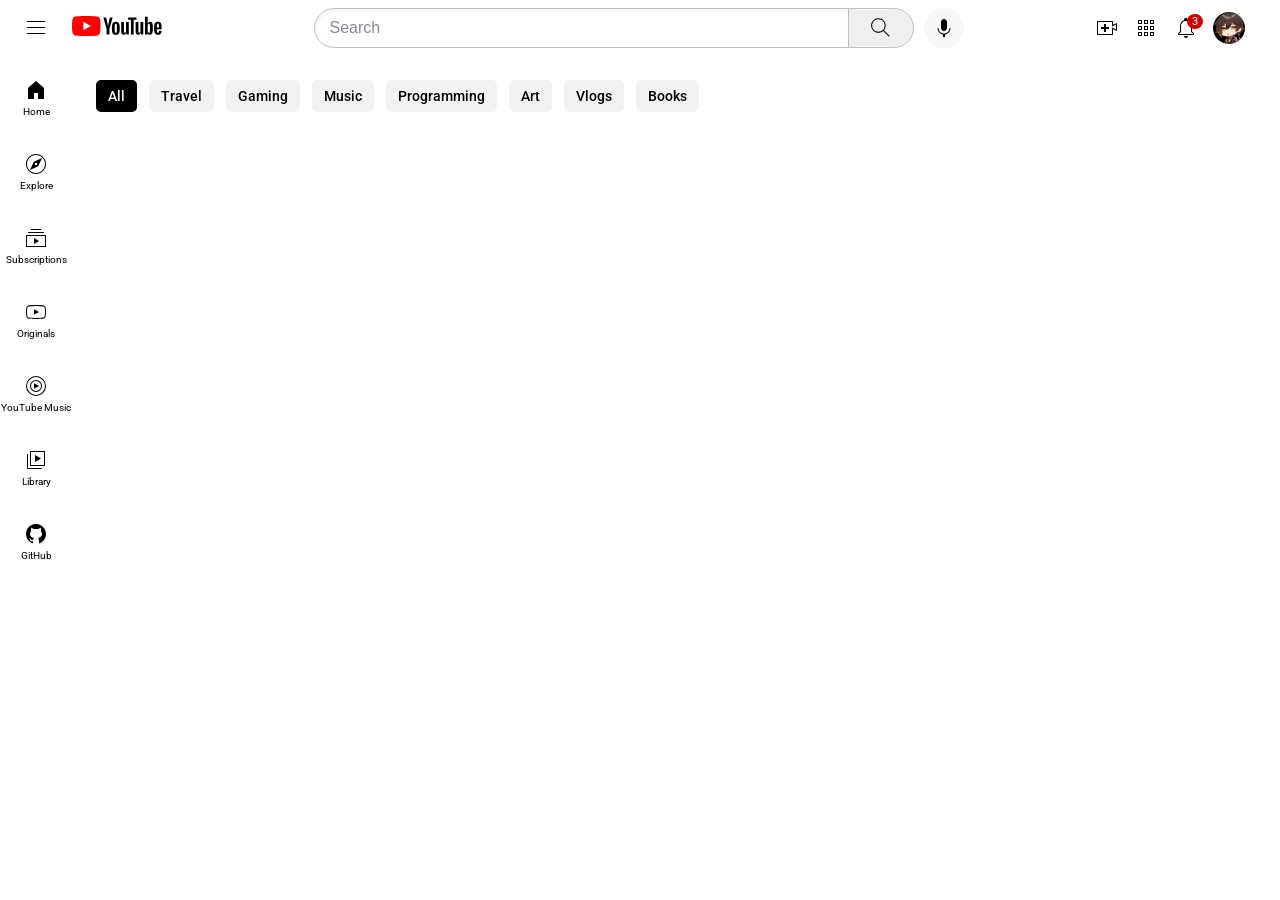
==== commit fe2606d9: "add an active class to a selected topic" ====
--- a/index.html
+++ b/index.html
@@ -179,7 +179,7 @@
 
   <main>
     <section class="topic-container">
-      <div class="topic" data-topic="all">All</div>
+      <div class="topic active-topic" data-topic="all">All</div>
       <div class="topic" data-topic="travel">Travel</div>
       <div class="topic" data-topic="gaming">Gaming</div>
       <div class="topic" data-topic="music">Music</div>
--- a/styles/video.css
+++ b/styles/video.css
@@ -1,3 +1,31 @@
+/* ----------------- */
+/* styles for topics */
+/* ----------------- */
+.topic-container {
+  display: flex;
+  margin-bottom: 35px;
+}
+.topic {
+  background-color: rgb(242, 242, 242);
+  padding: 8px 12px 8px 12px;
+  font-weight: 500;
+  font-size: 14px;
+  border-radius: 5px;
+  margin-right: 12px;
+  cursor: pointer;
+  transition: background-color 0.15s;
+}
+
+.topic:hover {
+  background-color: rgb(229, 229, 229);
+}
+
+.active-topic,
+.active-topic:hover {
+  background-color: black;
+  color: white
+}
+
 .thumbnail {
   width: 100%;
   display: block;
@@ -242,6 +270,23 @@
   right: 8px;
 }
 
+/* ------------------------- */
+/* styles for youtube shorts */
+/* ------------------------- */
+.youtube-shorts-container{
+  display: grid;
+  grid-template-columns: 1fr 1fr 1fr;
+  column-gap: 16px;
+}
+
+.shorts-preview img {
+  height: 400px;
+  object-fit: cover;
+  object-position: center;
+  border-radius: 15px;
+  margin-bottom: 10px;
+}
+
 
 /* ------------------------------ */
 /* styles for page responsiveness */
@@ -286,4 +331,8 @@
     font-size: 16px;
     line-height: 24px;
   }
-}
+
+  /* .video-grid {
+    grid-template-rows: auto 700px auto;
+  } */
+}
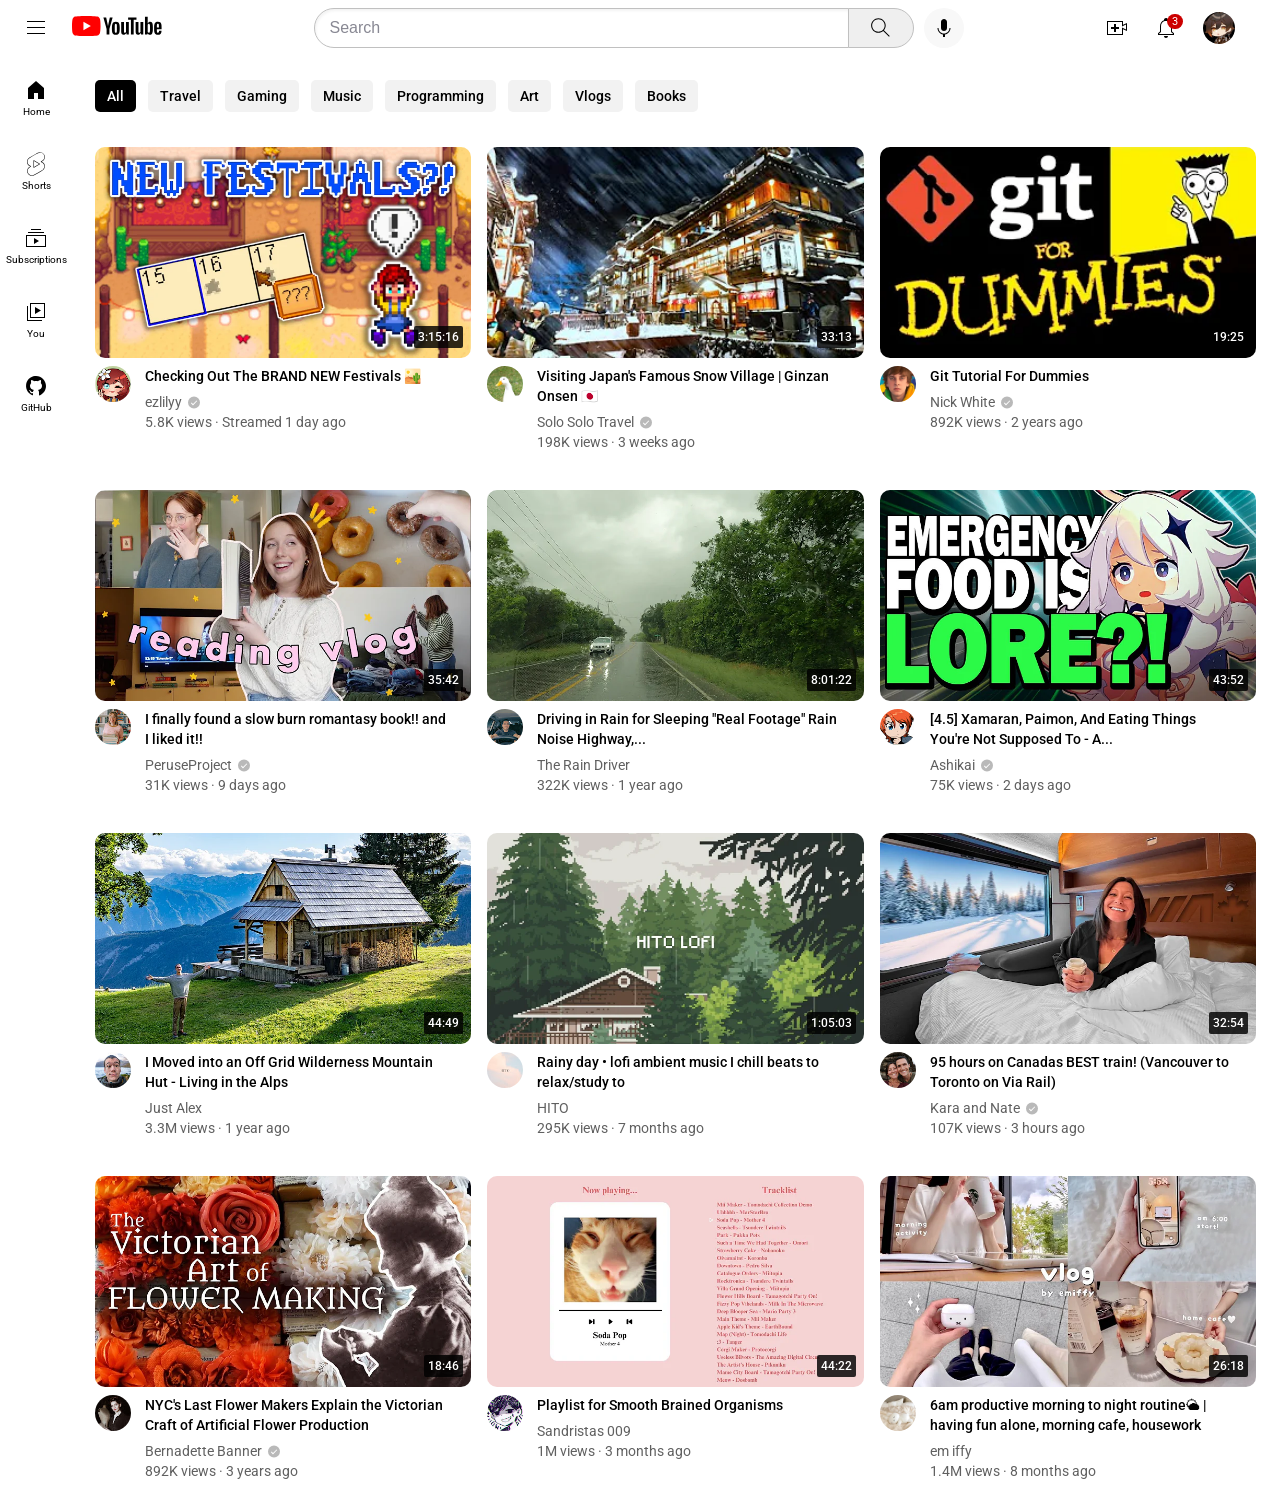
==== commit b0859deb: "cleanup for sidebar and header" ====
--- a/index.html
+++ b/index.html
@@ -41,10 +41,6 @@
         <img class="upload-icon" src="Images/icons/upload.svg">
         <div class="tooltip">Create</div>
       </div>
-      <div class="youtube-apps-container">
-        <img class="youtube-apps-icon" src="Images/icons/youtube-apps.svg">
-        <div class="tooltip">YouTube Apps</div>
-      </div>
       <div class="notifications-icon-container">
         <img class="notifications-icon" src="Images/icons/notifications.svg">
         <div class="notifications-count">3</div>
@@ -150,24 +146,16 @@
       <div>Home</div>
     </div>
     <div class="sidebar-link">
-      <img src="Images/icons/explore.svg">
-      <div>Explore</div>
+      <img src="Images/icons/youtube-shorts.svg">
+      <div>Shorts</div>
     </div>
     <div class="sidebar-link">
       <img src="Images/icons/subscriptions.svg">
       <div>Subscriptions</div>
     </div>
     <div class="sidebar-link">
-      <img src="Images/icons/originals.svg">
-      <div>Originals</div>
-    </div>
-    <div class="sidebar-link">
-      <img src="Images/icons/youtube-music.svg">
-      <div>YouTube Music</div>
-    </div>
-    <div class="sidebar-link">
       <img src="Images/icons/library.svg">
-      <div>Library</div>
+      <div>You</div>
     </div>
     <a href="https://github.com/zeeneecodes/youtube-clone" target="_blank">
       <div class="sidebar-link">
--- a/styles/general.css
+++ b/styles/general.css
@@ -27,4 +27,16 @@
   body {
     padding-left: 24px;
   }
+}
+
+@media (min-width: 600.1px) and (max-width: 1310px) {
+  body {
+    padding-left: 95px;
+  }
+}
+
+@media (min-width: 1310.1px) {
+ body {
+  padding-left: 265px;
+ } 
 }
--- a/styles/hamburger.css
+++ b/styles/hamburger.css
@@ -1,5 +1,5 @@
 .hamburger-container{
-  display: none;
+  display: block;
 }
 
 .hamburger-background {
@@ -83,4 +83,16 @@
 
 .hamburger-subscription-pic {
   border-radius: 12px;
+}
+
+@media (max-width: 1310px) {
+  .hamburger-container {
+    display: none;
+  }
+}
+
+@media (min-width: 1310.1px) {
+  .hamburger-background {
+    display: none;
+  }
 }
--- a/styles/video.css
+++ b/styles/video.css
@@ -291,6 +291,23 @@
 /* ------------------------------ */
 /* styles for page responsiveness */
 /* ------------------------------ */
+
+@media (max-width: 600px) {
+  .right-section {
+    flex-shrink: 0.5;
+  }
+
+  .topic-container {
+    width: 430px;
+    overflow: hidden;
+    overflow-x: scroll;
+  }
+
+  .topic-container::-webkit-scrollbar {
+    display: none;
+  }
+}
+
 @media (min-width: 600.1px) and (max-width: 1080px){
   .video-grid {
     grid-template-columns: 1fr 1fr;
